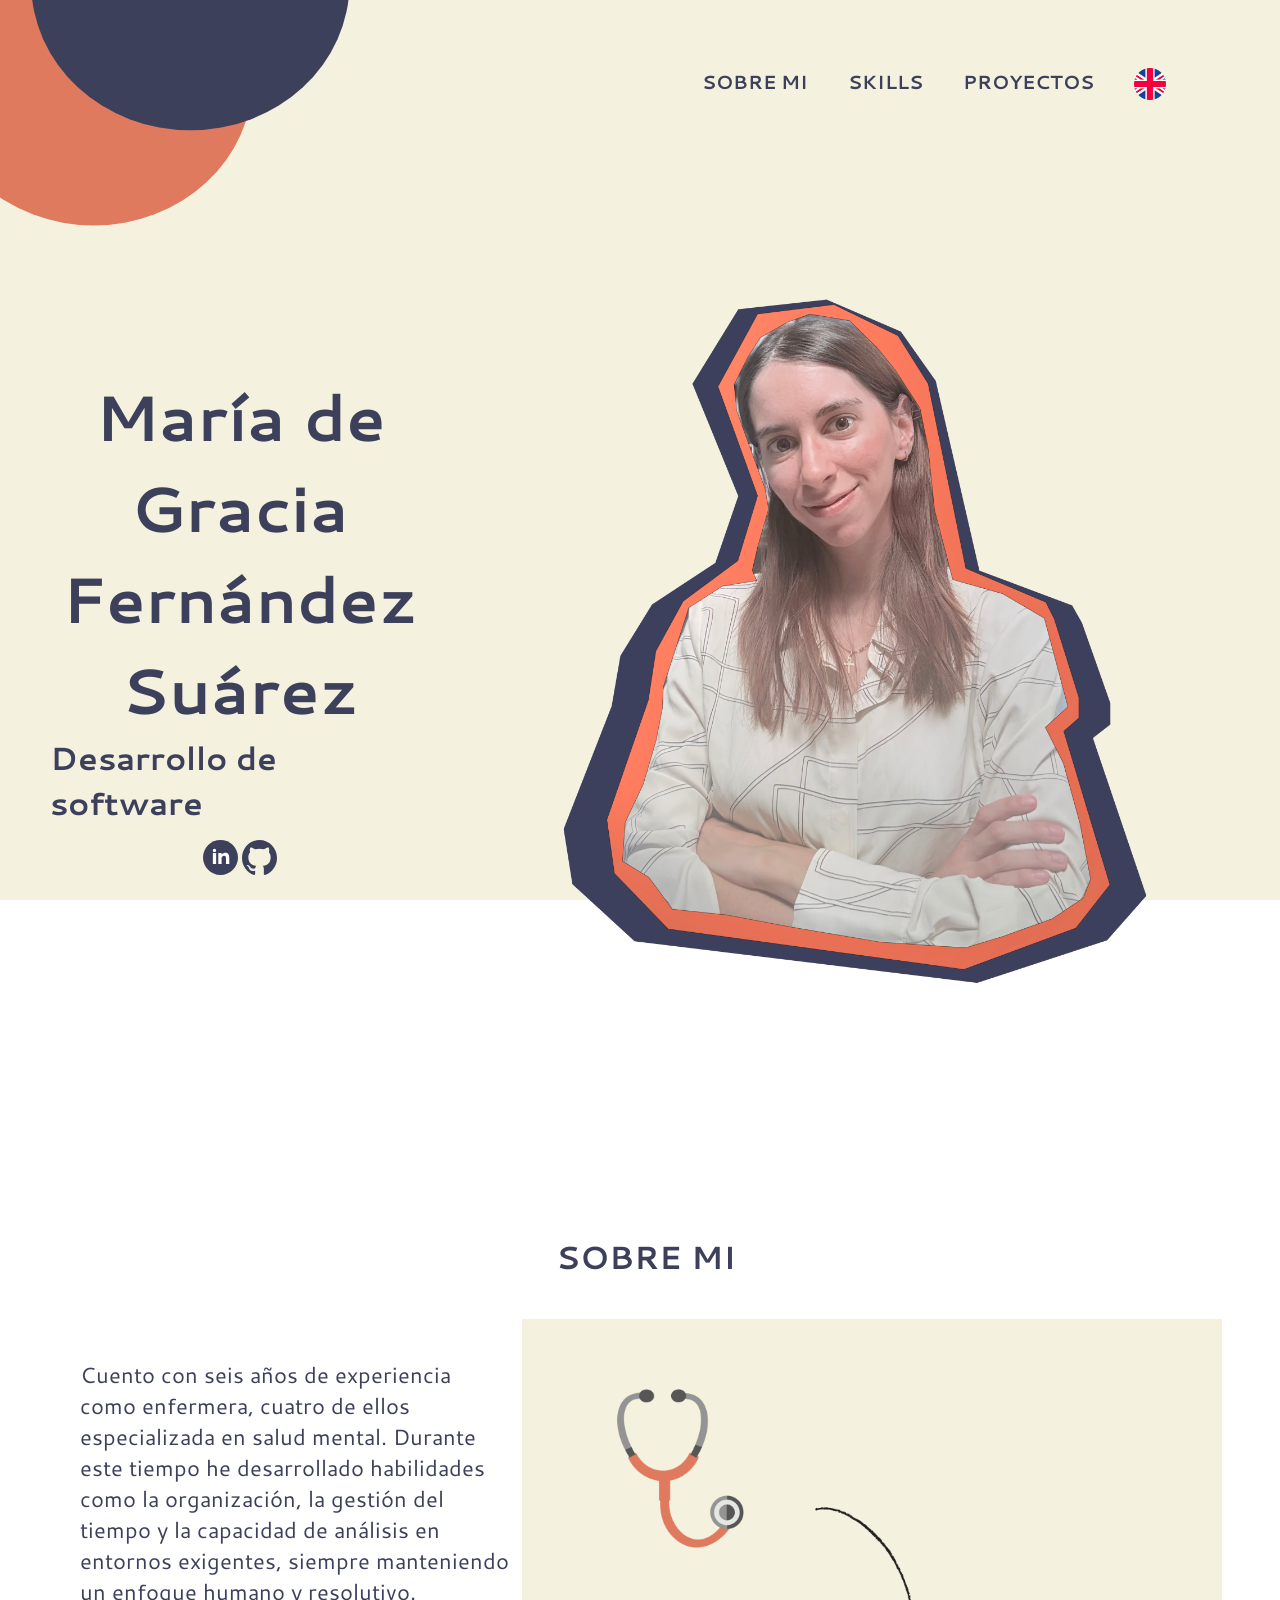
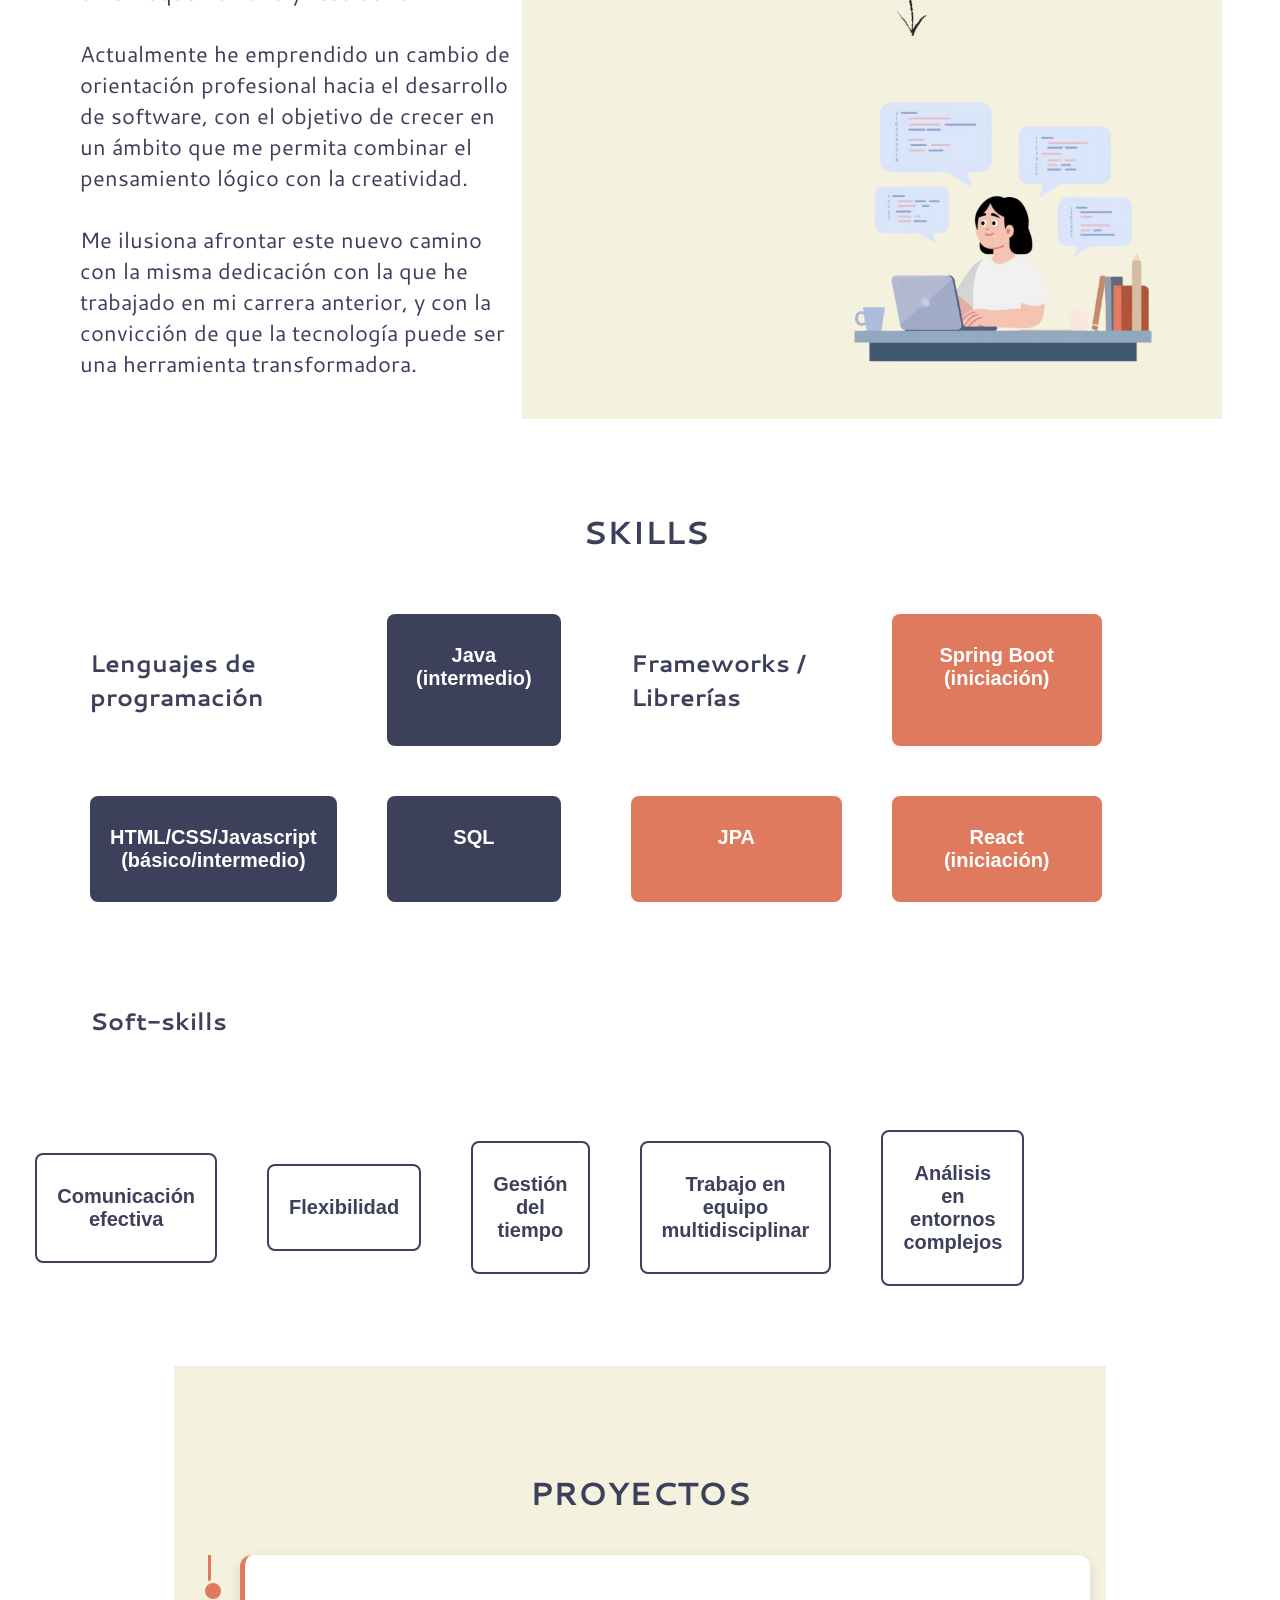
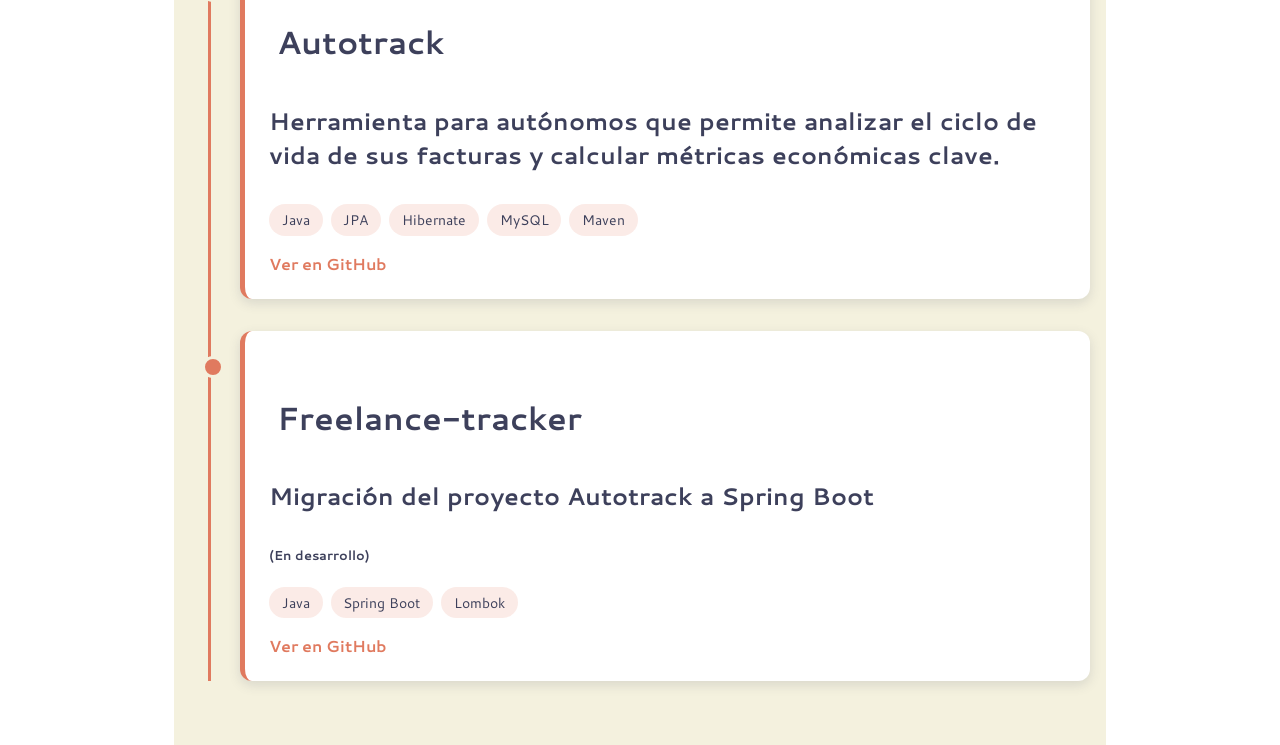
==== index.html @ 174630ba "Portolio inicial completado" ====
<!DOCTYPE html>
<html lang="en">
<head>
    <meta charset="UTF-8">
    <meta name="viewport" content="width=device-width, initial-scale=1.0">
    <link rel="stylesheet" href="style.css">
    <link rel="icon" type="image/png" href="img/favicon.png">
    <link rel="preconnect" href="https://fonts.googleapis.com">
    <link rel="preconnect" href="https://fonts.gstatic.com" crossorigin>
    <link href="https://fonts.googleapis.com/css2?family=Cantarell:ital,wght@0,400;0,700;1,400;1,700&display=swap" rel="stylesheet">
    <title>MiPortolio</title>
</head>

<body>

    <header>

        <nav>
            <a href="#sobre-mi">SOBRE MI</a>
            <a href="#skills">SKILLS</a>
            <a href="#proyectos">PROYECTOS</a>
            <a href="index_english.html"><img src="img/bandera-uk.png" alt="Inglés" ></a>
        </nav>
           

    </header>

    <main>

        <div class="container">

         <section class="presentacion">

            <h1>María de Gracia <br> Fernández Suárez </h1>
            <h2>Desarrollo de software</h2>

            <nav>
                <a href="https://www.linkedin.com/in/mar%C3%ADa-de-gracia-fern%C3%A1ndez-su%C3%A1rez/" target="_blank"><img src="img/linkedin.svg" alt="LinkedIn" class="iconos"></a>
                <a href="https://github.com/gfersua" target="_blank"><img src="img/github.svg" alt="GitHub" class="iconos"></a>
            </nav>

         </section>
        
        <div class="foto-perfil">
             <img src="img/perfil.png" class="foto-perfil">
        </div>
        </div>


        <section id="sobre-mi" class="secciones">

            <h3>SOBRE MI</h3>

            <div class="container-2">

            <p>
                Cuento con seis años de experiencia como enfermera, cuatro de ellos especializada en salud mental. Durante este tiempo he desarrollado habilidades como la organización, la gestión del tiempo y la capacidad de análisis en entornos exigentes, siempre manteniendo un enfoque humano y resolutivo.
                <br>
                <br>
                Actualmente he emprendido un cambio de orientación profesional hacia el desarrollo de software, con el objetivo de crecer en un ámbito que me permita combinar el pensamiento lógico con la creatividad.
                <br>
                <br>
                Me ilusiona afrontar este nuevo camino con la misma dedicación con la que he trabajado en mi carrera anterior, y con la convicción de que la tecnología puede ser una herramienta transformadora.

            </p>

            <img src="img/decoracion1.png" alt="elemento decorativo" class="decoracion">

            </div>
        </section>


        <section id="skills" class="secciones">

            <h3>SKILLS</h3>

            <div class="grid-container">
                <div class="grid-container">
                    <h4>Lenguajes de programación</h4>
                    <div class="grid-item">Java <br> (intermedio)</div>
                    <div class="grid-item">HTML/CSS/Javascript <br> (básico/intermedio)</div>
                    <div class="grid-item">SQL</div>
                </div>

                <div class="grid-container">
                    <h4>Frameworks / Librerías</h4>
                    <div class="grid-item salmon">Spring Boot <br> (iniciación)</div>
                    <div class="grid-item salmon">JPA</div>
                    <div class="grid-item salmon">React <br> (iniciación)</div>
                </div>

                
                <div class="grid-container soft">
                    <h4>Soft-skills</h4>
                    <br>
                    <div class="grid-container soft">
                        <div class="grid-item blanco">Comunicación efectiva</div>
                        <div class="grid-item blanco">Flexibilidad</div>
                        <div class="grid-item blanco">Gestión del tiempo</div>
                        <div class="grid-item blanco">Trabajo en equipo multidisciplinar</div>
                        <div class="grid-item blanco">Análisis en entornos complejos</div>
                    </div>

                    
                </div>

            </div>

        </section>


        <section id="proyectos" class="secciones">
            <h3>PROYECTOS</h3>

               <div class="timeline">

            <article class="project-card">
                <h3>Autotrack</h3>
                <h4>Herramienta para autónomos que permite analizar el ciclo de vida de sus facturas y calcular métricas económicas clave.</h4>
                <div class="technologies">
                    <span>Java</span>
                    <span>JPA</span>
                    <span>Hibernate</span>
                    <span>MySQL</span>
                    <span>Maven</span>
                </div>

                <a href="https://github.com/gfersua/autotrack" target="_blank">
                    Ver en GitHub
                </a>
            </article>

            <article class="project-card">
                <h3>Freelance-tracker</h3>
                <h4>Migración del proyecto Autotrack a Spring Boot</h4>
                <h5>(En desarrollo)</h5>

                <div class="technologies">
                    <span>Java</span>
                    <span>Spring Boot</span>
                    <span>Lombok</span>
                </div>

                <a href="https://github.com/gfersua/freelance-tracker" target="_blank">
                    Ver en GitHub
                </a>
            </article>

           

    </div>
           


        </section>



    </main>



    
</body>



</html>
---- style.css ----
.cantarell-regular {
  font-family: "Cantarell", sans-serif;
  font-weight: 400;
  font-style: normal;
}

.cantarell-bold {
  font-family: "Cantarell", sans-serif;
  font-weight: 700;
  font-style: normal;
}

.cantarell-regular-italic {
  font-family: "Cantarell", sans-serif;
  font-weight: 400;
  font-style: italic;
}

.cantarell-bold-italic {
  font-family: "Cantarell", sans-serif;
  font-weight: 700;
  font-style: italic;
}


body{

    margin: 0px;
    background-image: url(img/fondo.svg);
    background-repeat:repeat;
    background-size: cover;
    background-attachment: fixed; 
    font-family: Cantarell;
    color: #3D405B;
}

header{

    width: 70%;
    position:relative;
    margin-top: 3rem;
    margin-left: 25%;
    border: 1rem;

}

header nav{

    font-size: 1.2rem;
    text-align: end;
    display: flex;
    justify-content: end;
    margin: 30px;
    
}

header nav a{
    margin: 20px;
    font-weight: bold;
    text-decoration: none;
    position: relative;
    color: #3D405B;
    
}

header nav a::after {
    content: ""; 
    position: absolute;
    left: 0;
    bottom: -5px; 
    width: 0;     
    height: 2px; 
    background-color: #3D405B;
    transition: width 0.3s ease; 
}

header nav a:hover::after {
    width: 100%; 
}

h1{
    font-size:4rem;
    margin:0;
    text-align: center;
}

h2{
    margin:0;
    font-size: 2rem;
  
}




.container{
    margin:0;
    display:flex;
    align-items: center;
    justify-content: center;
    margin-top: -100px;
}

.presentacion{

    display: flex;
    flex-direction: column;
    align-items: center;
    justify-content: center;
    position:relative;
    margin-left: 50px;
    margin-bottom: 0;
    width: 50%;
}

.iconos{
    margin-top:15px;
    width: 35px;

}

.foto-perfil{
    width: 850px;
    
}

.secciones{
    display:flex;
    flex-direction: column;
    align-items: center;
    width: 90%;
    margin-left: 70px;
    margin-top:0px;
    margin-bottom: 50px;
 
}

.secciones h3{
    padding:8px;
    font-size: 2rem;
   
}

.secciones h4{
    font-weight: bold;
    font-size: 1.5rem;
}

.secciones p{
    width: 50%;
    font-size: 22px;
    padding:10px;
  

}


.container-2{
    display:flex;
    align-items: center;
    justify-content: center;
}

.decoracion{

    width: 700px;

}

.grid-container{

    display:grid;
    grid-template-columns: repeat(2, 1fr);
    gap: 50px;
    padding:10px;
    
   
}

.grid-item {
  background-color: #3d405b;
  color: #ffffff;
  padding: 30px 20px;
  text-align: center;
  font-size: 20px;
  font-family: sans-serif;
  font-weight: bold;
  border-radius: 8px;
}

.salmon{
    background-color: #E07A5F;
}

.soft{

    place-content: center;
    grid-template-columns: repeat(5, 1fr);
    grid-column: span 4;
}

.blanco{
    place-self: center;
    background-color: #ffffff;
    border:solid 2px #3D405B;
    color:#3D405B;
  
}

#proyectos {
    max-width: 900px;
    margin: 0 auto;
    padding: 4rem 1rem;
    background-color: #F4F1DE;
}

#proyectos h2 {
    text-align: center;
    margin-bottom: 3rem;
    color: #3D405B;
}

.timeline {
    display: flex;
    flex-direction: column;
    gap: 2rem;
    position: relative;
}

.timeline::before {
    content: "";
    position: absolute;
    left: 18px;
    top: 0;
    width: 3px;
    height: 100%;
    background-color: #E07A5F;
}

.project-card {
    position: relative;
    margin-left: 50px;
    padding: 1.5rem;
    background-color: white;
    border-left: 5px solid #E07A5F;
    border-radius: 12px;
    box-shadow: 0 4px 12px rgba(61, 64, 91, 0.15);
    transition: transform 0.3s ease;
}

.project-card:hover {
    transform: translateY(-4px);
}

.project-card::before {
    content: "";
    position: absolute;
    left: -43px;
    top: 25px;
    width: 16px;
    height: 16px;
    border-radius: 50%;
    background-color: #E07A5F;
    border: 3px solid #F4F1DE;
}

.project-card h3 {
    color: #3D405B;
    margin-bottom: 1rem;
}

.technologies {
    display: flex;
    flex-wrap: wrap;
    gap: 0.5rem;
    margin-bottom: 1rem;
}

.technologies span {
    padding: 0.4rem 0.8rem;
    background-color: rgba(224, 122, 95, 0.15);
    color: #3D405B;
    border-radius: 20px;
    font-size: 0.85rem;
    font-weight: 500;
}

.project-card a {
    color: #E07A5F;
    font-weight: 600;
    text-decoration: none;
}

.project-card a:hover {
    color: #3D405B;
}


/* TABLET */
@media (max-width: 992px){

    header{
        width: 90%;
        margin-left: auto;
        margin-right: auto;
    }

    .container{
        flex-direction: column;
        margin-top: 0;
    }

    .presentacion{
        width: 90%;
        margin-left: 0;
        text-align: center;
    }

    .foto-perfil{
        width: 100%;
        max-width: 500px;
    }

    .decoracion{
        width: 100%;
        max-width: 500px;
    }

    .secciones{
        width: 95%;
        margin-left: auto;
        margin-right: auto;
    }

    .secciones p{
        width: 80%;
    }

    .grid-container{
        grid-template-columns: 1fr;
    }

    .soft{
        grid-template-columns: repeat(3,1fr);
    }
}


/* MOVIL */
@media (max-width: 768px){

    h1{
        font-size: 2.5rem;
    }

    h2{
        font-size: 1.5rem;
    }

    .secciones h3{
        font-size: 1.7rem;
    }

    .secciones h4{
        font-size: 1.2rem;
    }

    .secciones p{
        width: 95%;
        font-size: 1rem;
        text-align: center;
    }

    header nav{
        justify-content: center;
        flex-wrap: wrap;
        font-size: 1rem;
    }

    header nav a{
        margin: 10px;
    }

    .foto-perfil{
        max-width: 320px;
    }

    .decoracion{
        display: none; /* opcional */
    }

    .grid-container{
        gap: 20px;
    }

    .soft{
        grid-template-columns: repeat(2,1fr);
    }

    .project-card{
        margin-left: 35px;
    }

    .timeline::before{
        left: 12px;
    }

    .project-card::before{
        left: -37px;
    }
}
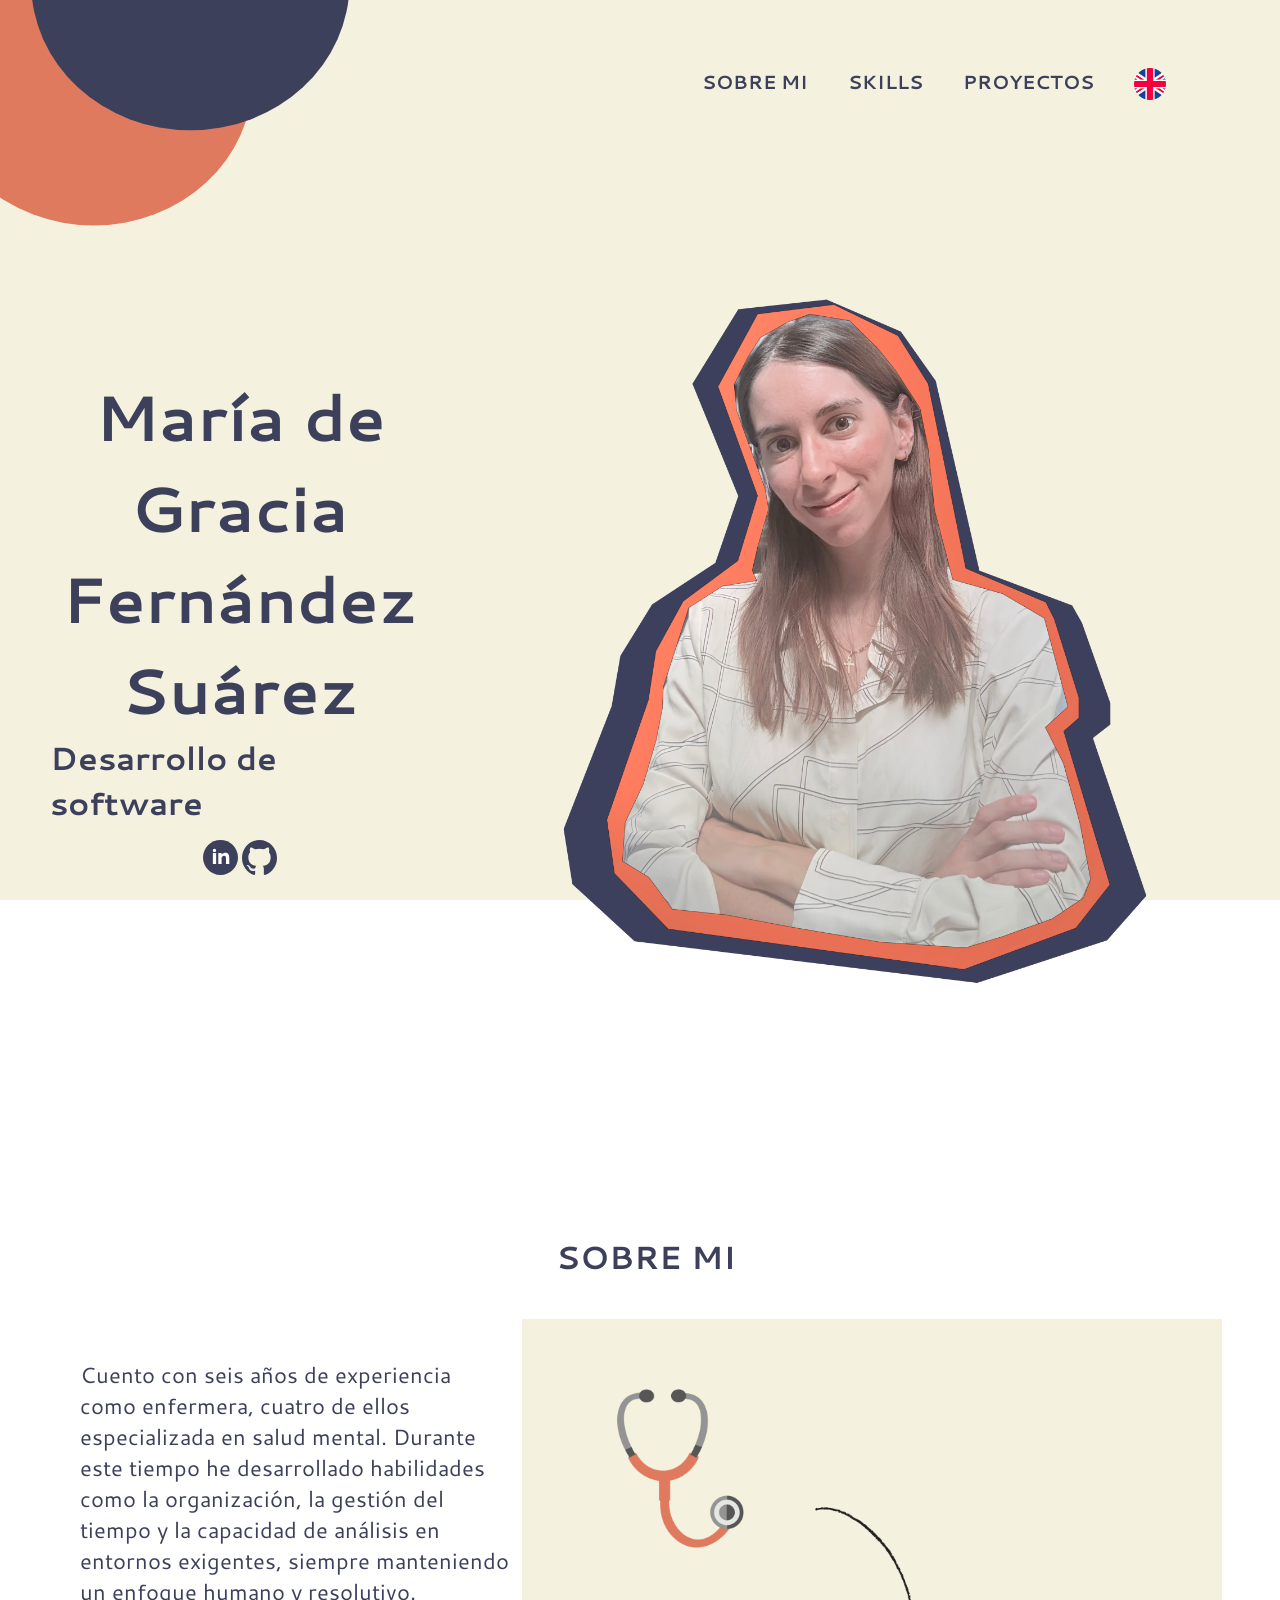
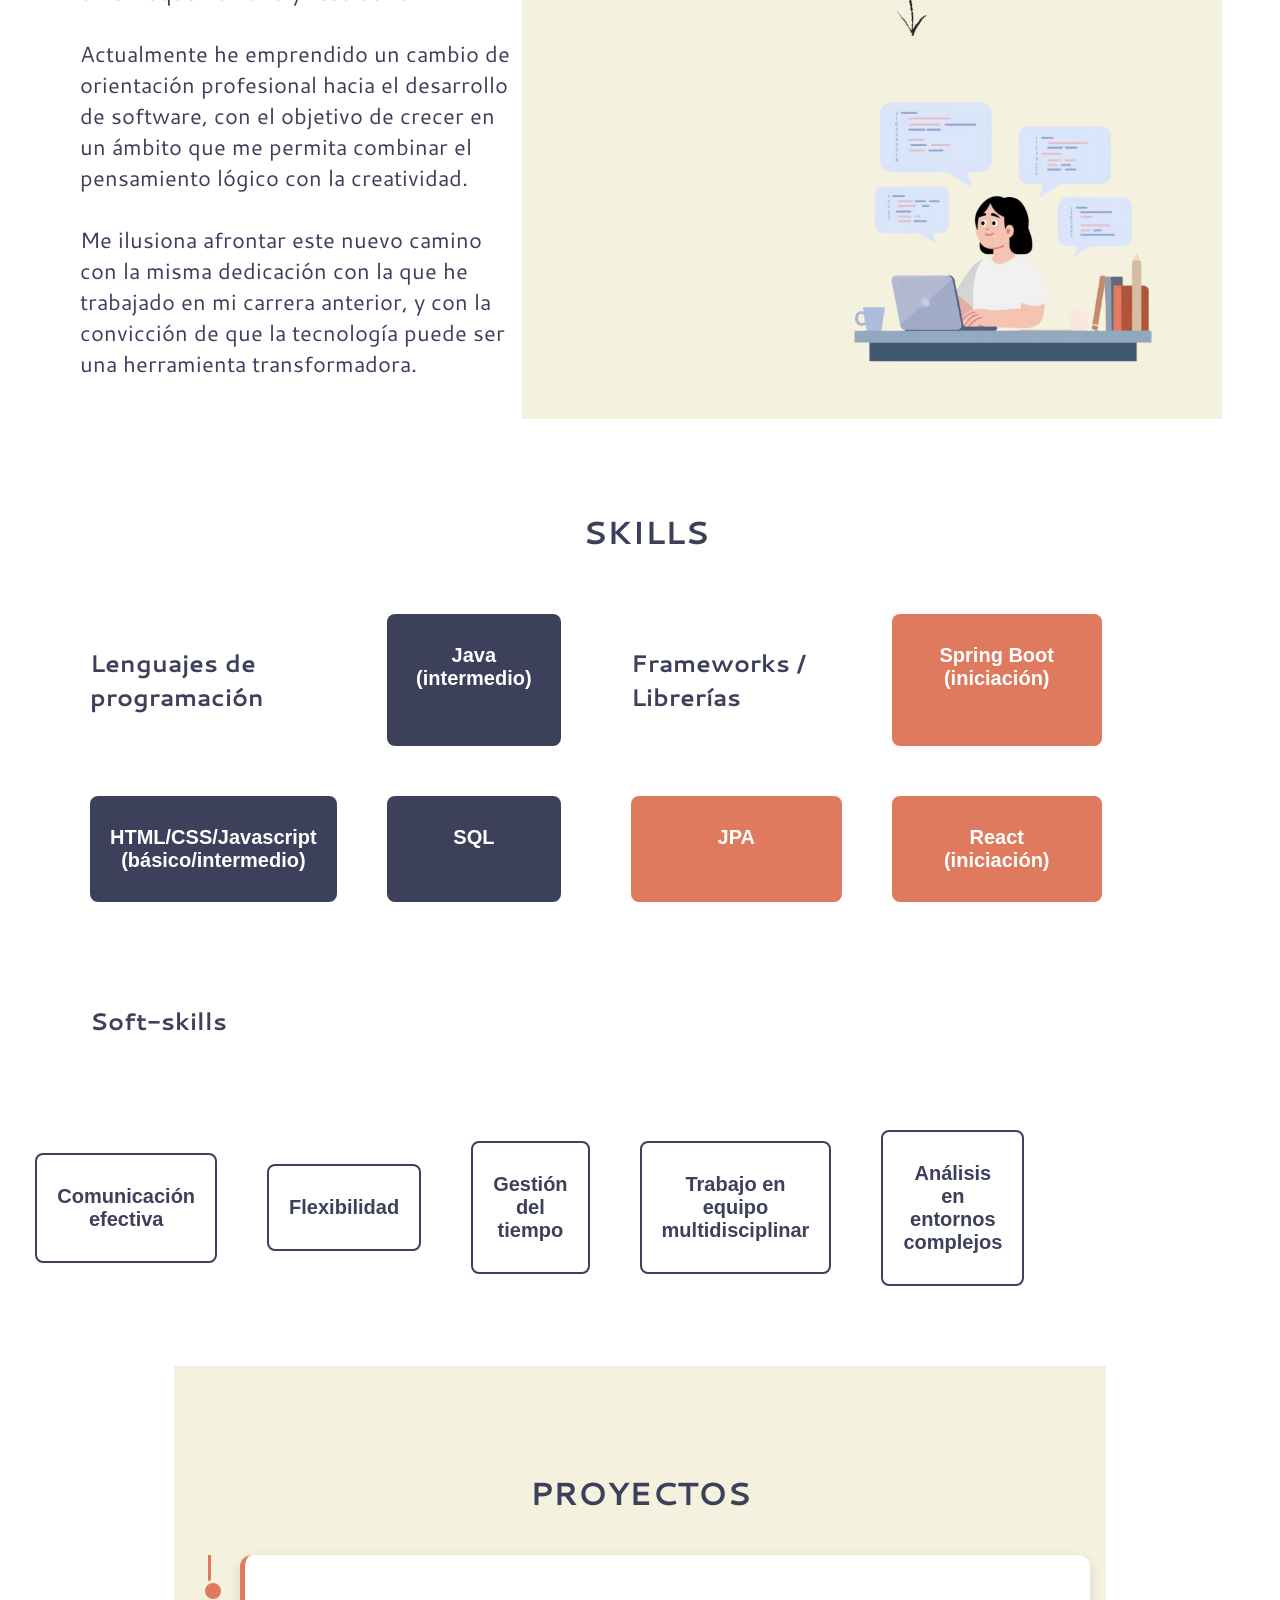
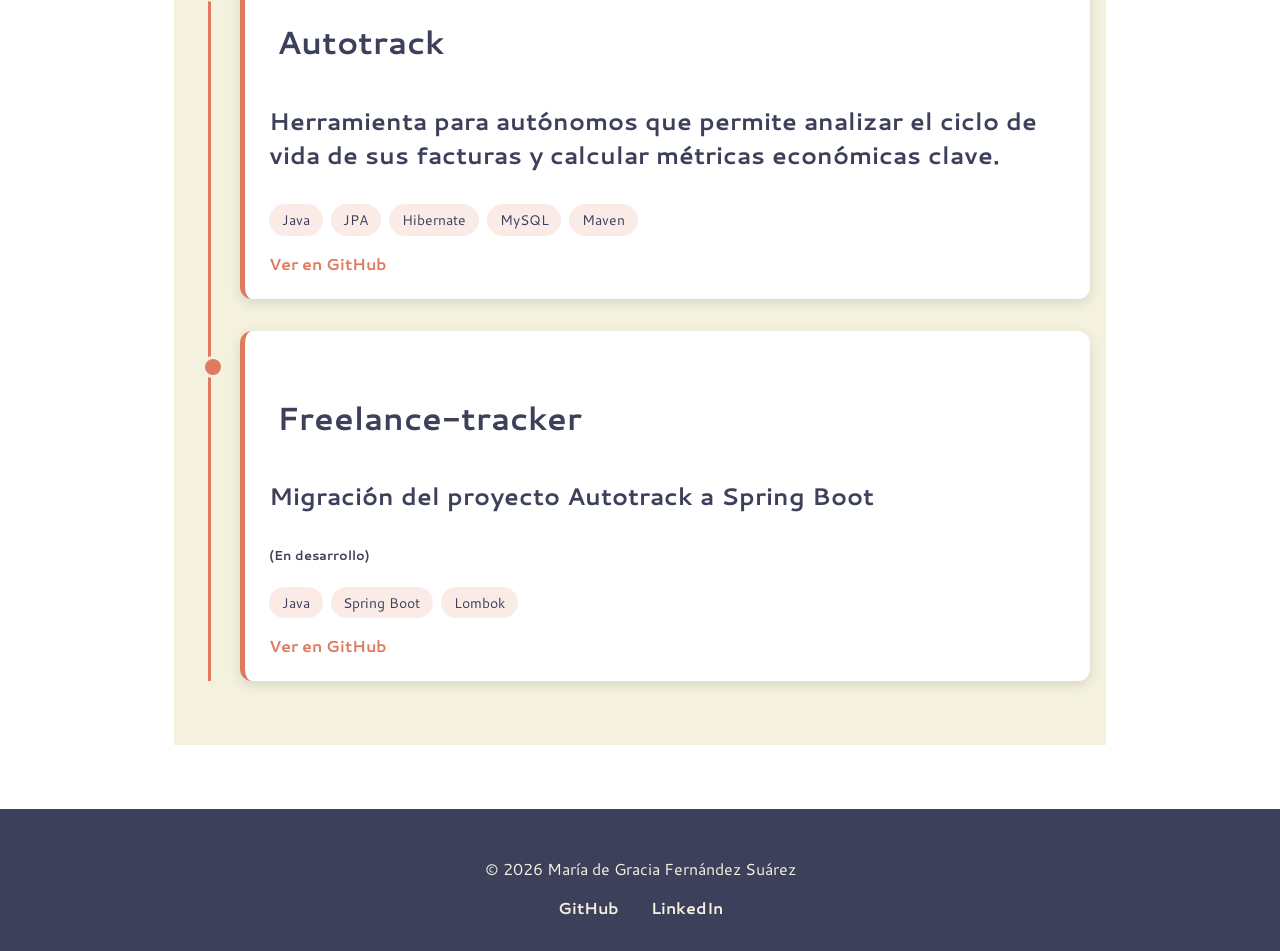
==== commit 97adaa6a: "footer añadido" ====
--- a/index.html
+++ b/index.html
@@ -158,6 +158,15 @@
 
     </main>
 
+    <footer>
+    <p>© 2026 María de Gracia Fernández Suárez</p>
+
+    <div class="footer-links">
+        <a href="https://github.com/gfersua" target="_blank">GitHub</a>
+        <a href="https://www.linkedin.com/in/mar%C3%ADa-de-gracia-fern%C3%A1ndez-su%C3%A1rez/" target="_blank">LinkedIn</a>
+    </div>
+</footer>
+
 
 
     
--- a/style.css
+++ b/style.css
@@ -408,4 +408,30 @@
     .project-card::before{
         left: -37px;
     }
+}
+
+
+footer{
+    margin-top: 4rem;
+    padding: 2rem;
+    background-color: #3D405B;
+    color: #F4F1DE;
+    text-align: center;
+}
+
+.footer-links{
+    margin-top: 1rem;
+    display: flex;
+    justify-content: center;
+    gap: 2rem;
+}
+
+.footer-links a{
+    color: #F4F1DE;
+    text-decoration: none;
+    font-weight: bold;
+}
+
+.footer-links a:hover{
+    color: #E07A5F;
 }
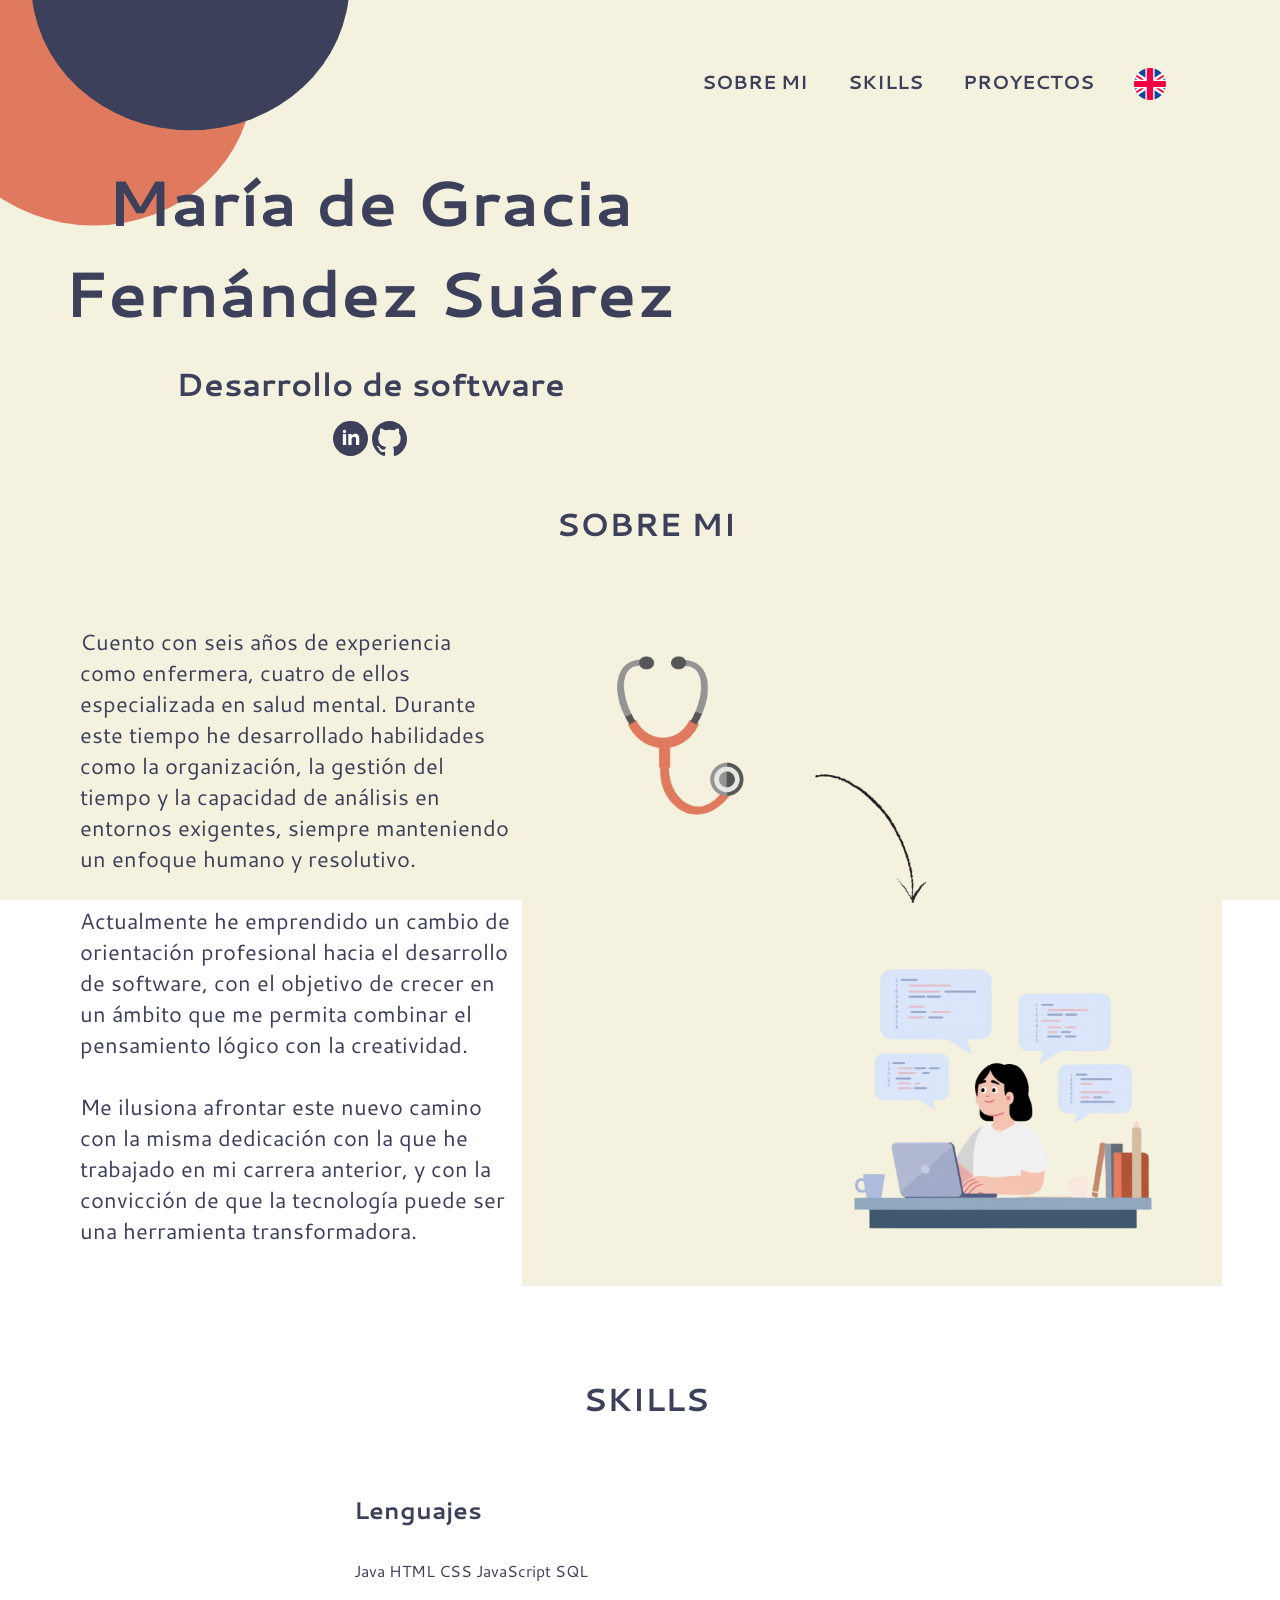
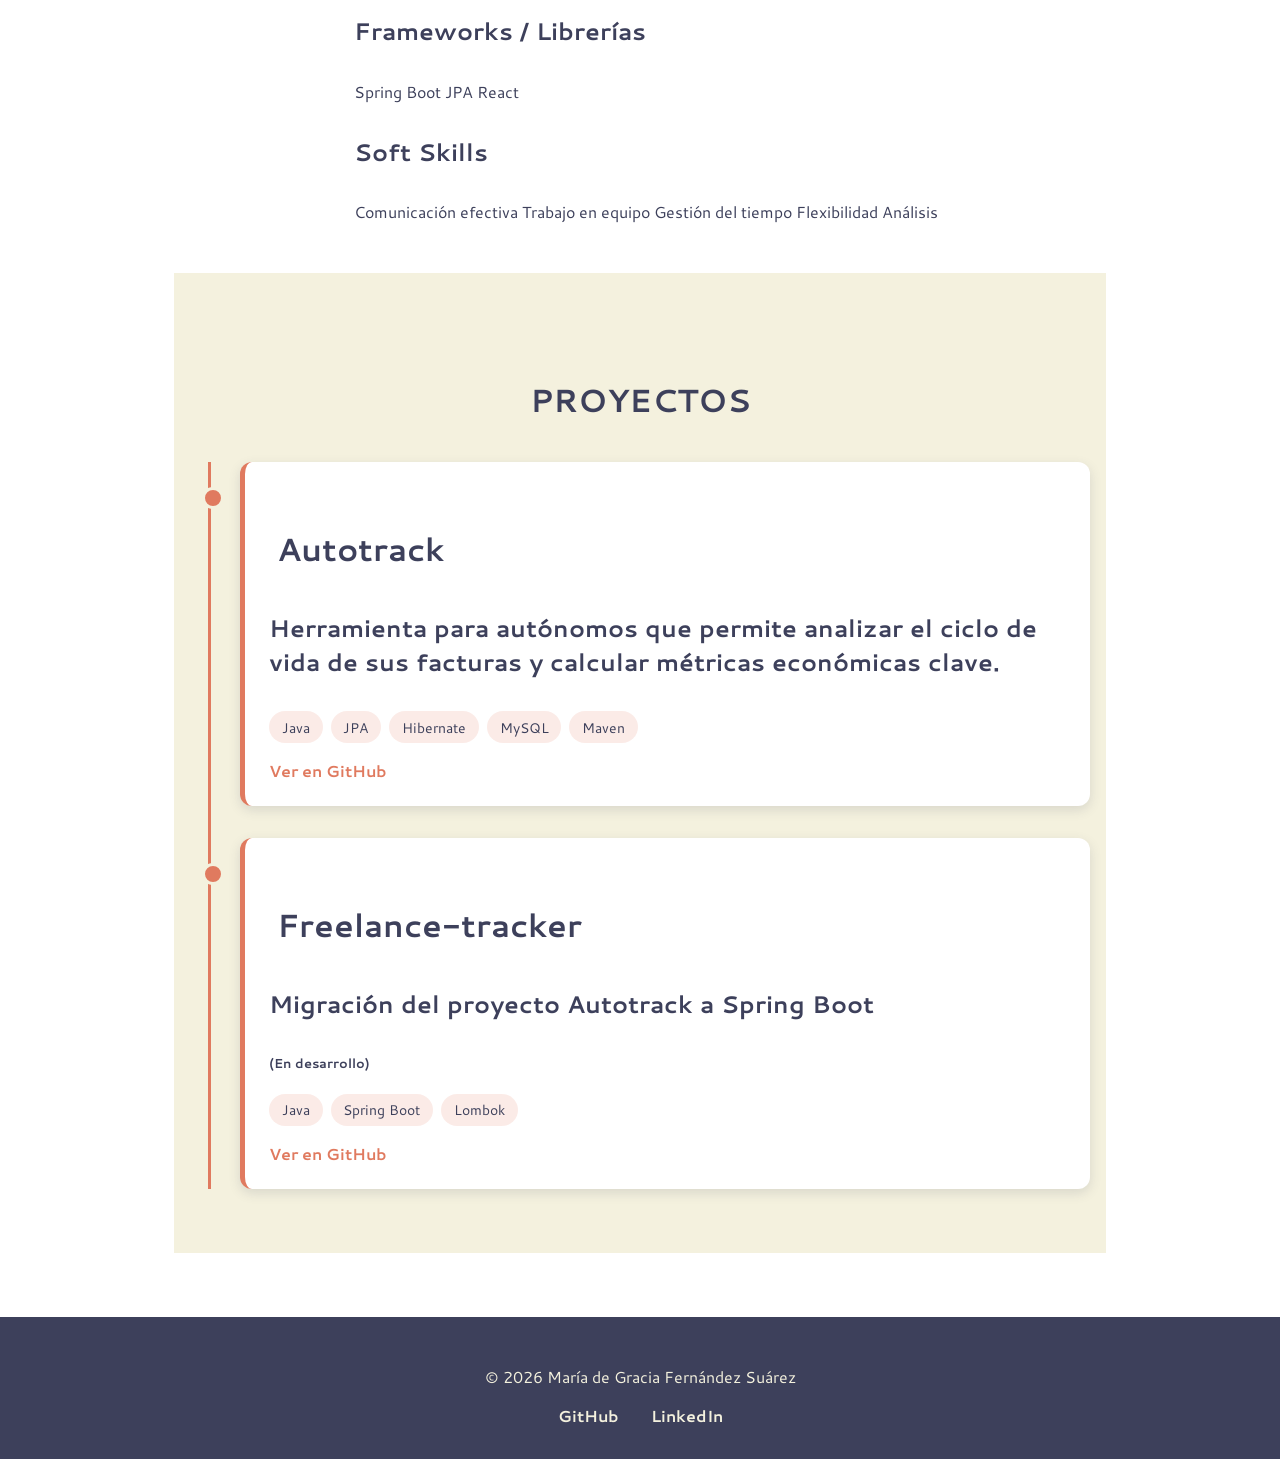
==== commit 10369c39: "Ajustes diseño" ====
--- a/index.html
+++ b/index.html
@@ -14,24 +14,21 @@
 <body>
 
     <header>
-
         <nav>
             <a href="#sobre-mi">SOBRE MI</a>
             <a href="#skills">SKILLS</a>
             <a href="#proyectos">PROYECTOS</a>
             <a href="index_english.html"><img src="img/bandera-uk.png" alt="Inglés" ></a>
         </nav>
-           
-
     </header>
 
     <main>
 
-        <div class="container">
-
+   
          <section class="presentacion">
 
-            <h1>María de Gracia <br> Fernández Suárez </h1>
+            <h1>María de Gracia Fernández Suárez </h1>
+            <br>
             <h2>Desarrollo de software</h2>
 
             <nav>
@@ -40,11 +37,7 @@
             </nav>
 
          </section>
-        
-        <div class="foto-perfil">
-             <img src="img/perfil.png" class="foto-perfil">
-        </div>
-        </div>
+ 
 
 
         <section id="sobre-mi" class="secciones">
@@ -73,39 +66,45 @@
         <section id="skills" class="secciones">
 
             <h3>SKILLS</h3>
-
-            <div class="grid-container">
-                <div class="grid-container">
-                    <h4>Lenguajes de programación</h4>
-                    <div class="grid-item">Java <br> (intermedio)</div>
-                    <div class="grid-item">HTML/CSS/Javascript <br> (básico/intermedio)</div>
-                    <div class="grid-item">SQL</div>
+        
+            <div class="skills-grid">
+        
+                <div class="skill-card">
+                    <h4>Lenguajes</h4>
+        
+                    <div class="skill-list">
+                        <span>Java</span>
+                        <span>HTML</span>
+                        <span>CSS</span>
+                        <span>JavaScript</span>
+                        <span>SQL</span>
+                    </div>
                 </div>
-
-                <div class="grid-container">
+        
+                <div class="skill-card">
                     <h4>Frameworks / Librerías</h4>
-                    <div class="grid-item salmon">Spring Boot <br> (iniciación)</div>
-                    <div class="grid-item salmon">JPA</div>
-                    <div class="grid-item salmon">React <br> (iniciación)</div>
+        
+                    <div class="skill-list">
+                        <span>Spring Boot</span>
+                        <span>JPA</span>
+                        <span>React</span>
+                    </div>
                 </div>
-
-                
-                <div class="grid-container soft">
-                    <h4>Soft-skills</h4>
-                    <br>
-                    <div class="grid-container soft">
-                        <div class="grid-item blanco">Comunicación efectiva</div>
-                        <div class="grid-item blanco">Flexibilidad</div>
-                        <div class="grid-item blanco">Gestión del tiempo</div>
-                        <div class="grid-item blanco">Trabajo en equipo multidisciplinar</div>
-                        <div class="grid-item blanco">Análisis en entornos complejos</div>
+        
+                <div class="skill-card">
+                    <h4>Soft Skills</h4>
+        
+                    <div class="skill-list">
+                        <span>Comunicación efectiva</span>
+                        <span>Trabajo en equipo</span>
+                        <span>Gestión del tiempo</span>
+                        <span>Flexibilidad</span>
+                        <span>Análisis</span>
                     </div>
-
-                    
                 </div>
-
+        
             </div>
-
+        
         </section>
 
 
@@ -155,7 +154,6 @@
         </section>
 
 
-
     </main>
 
     <footer>
@@ -174,4 +172,4 @@
 
 
 
-</html>+</html>
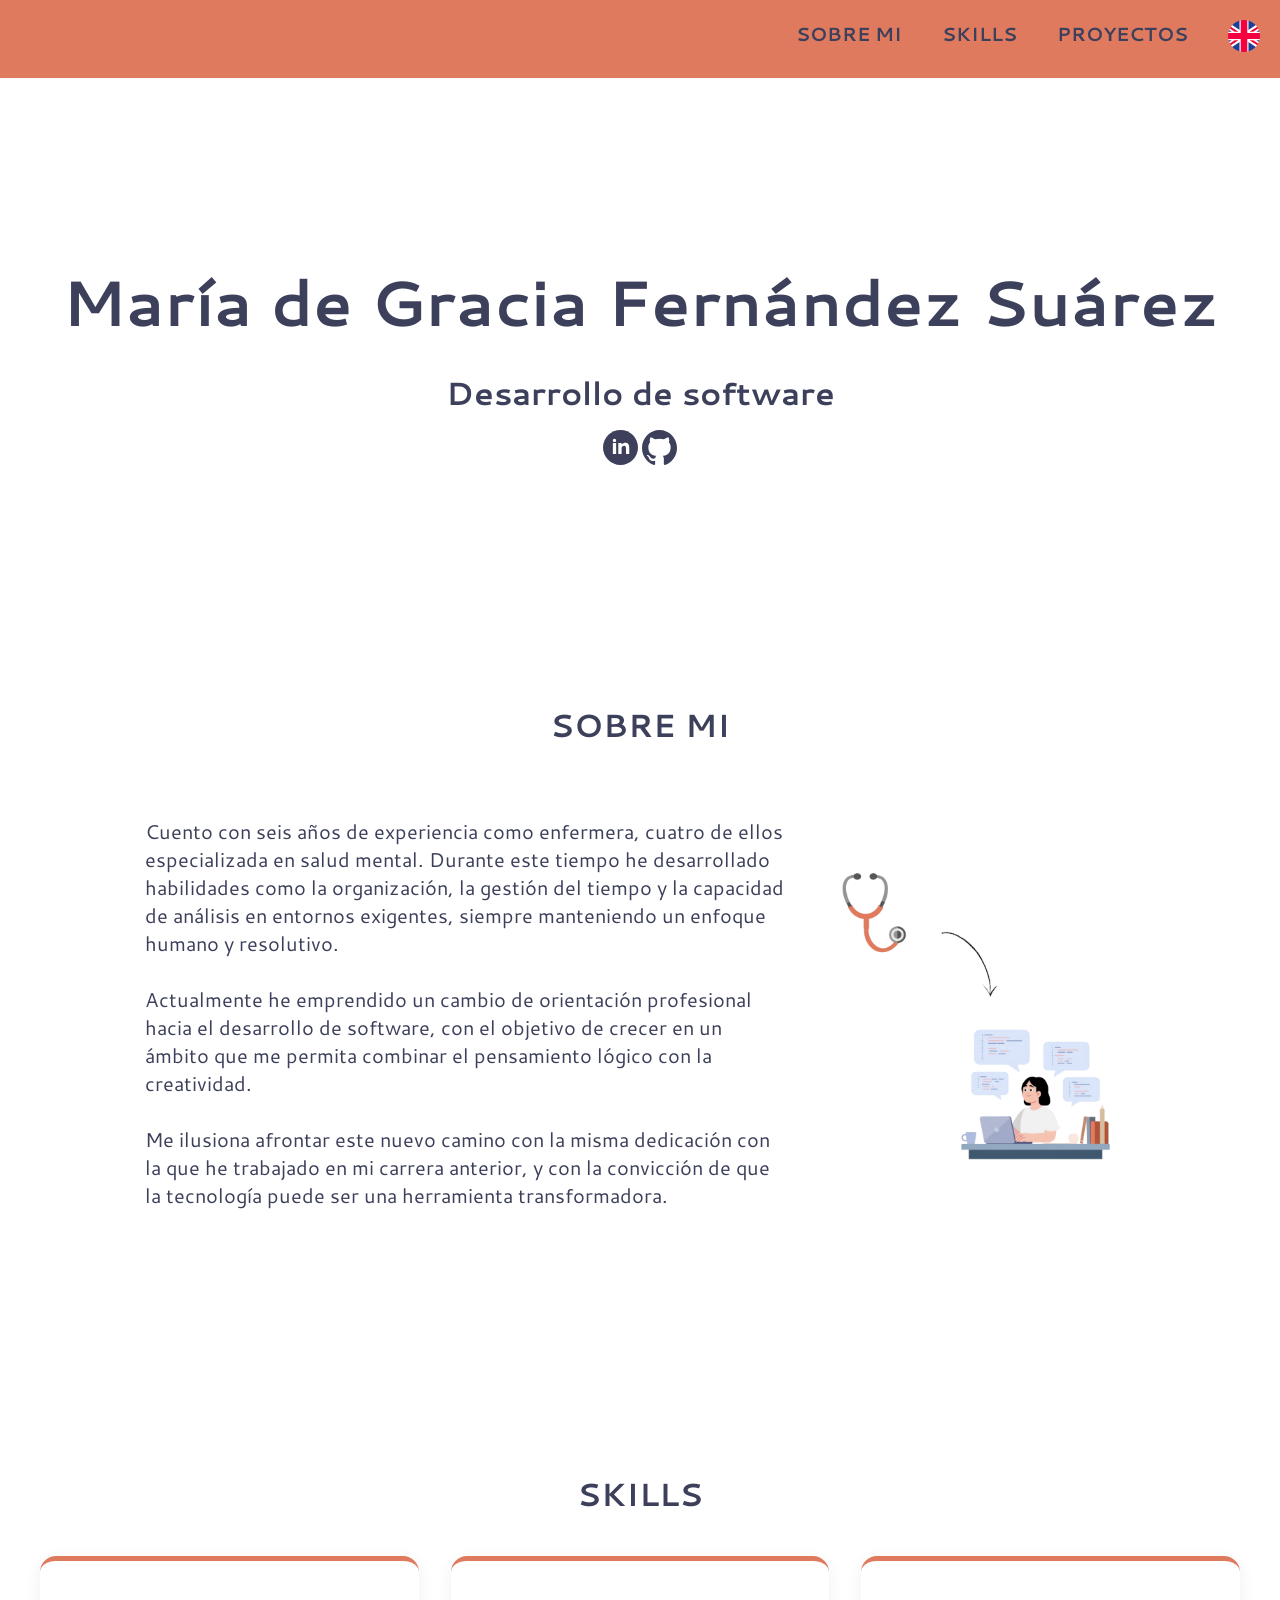
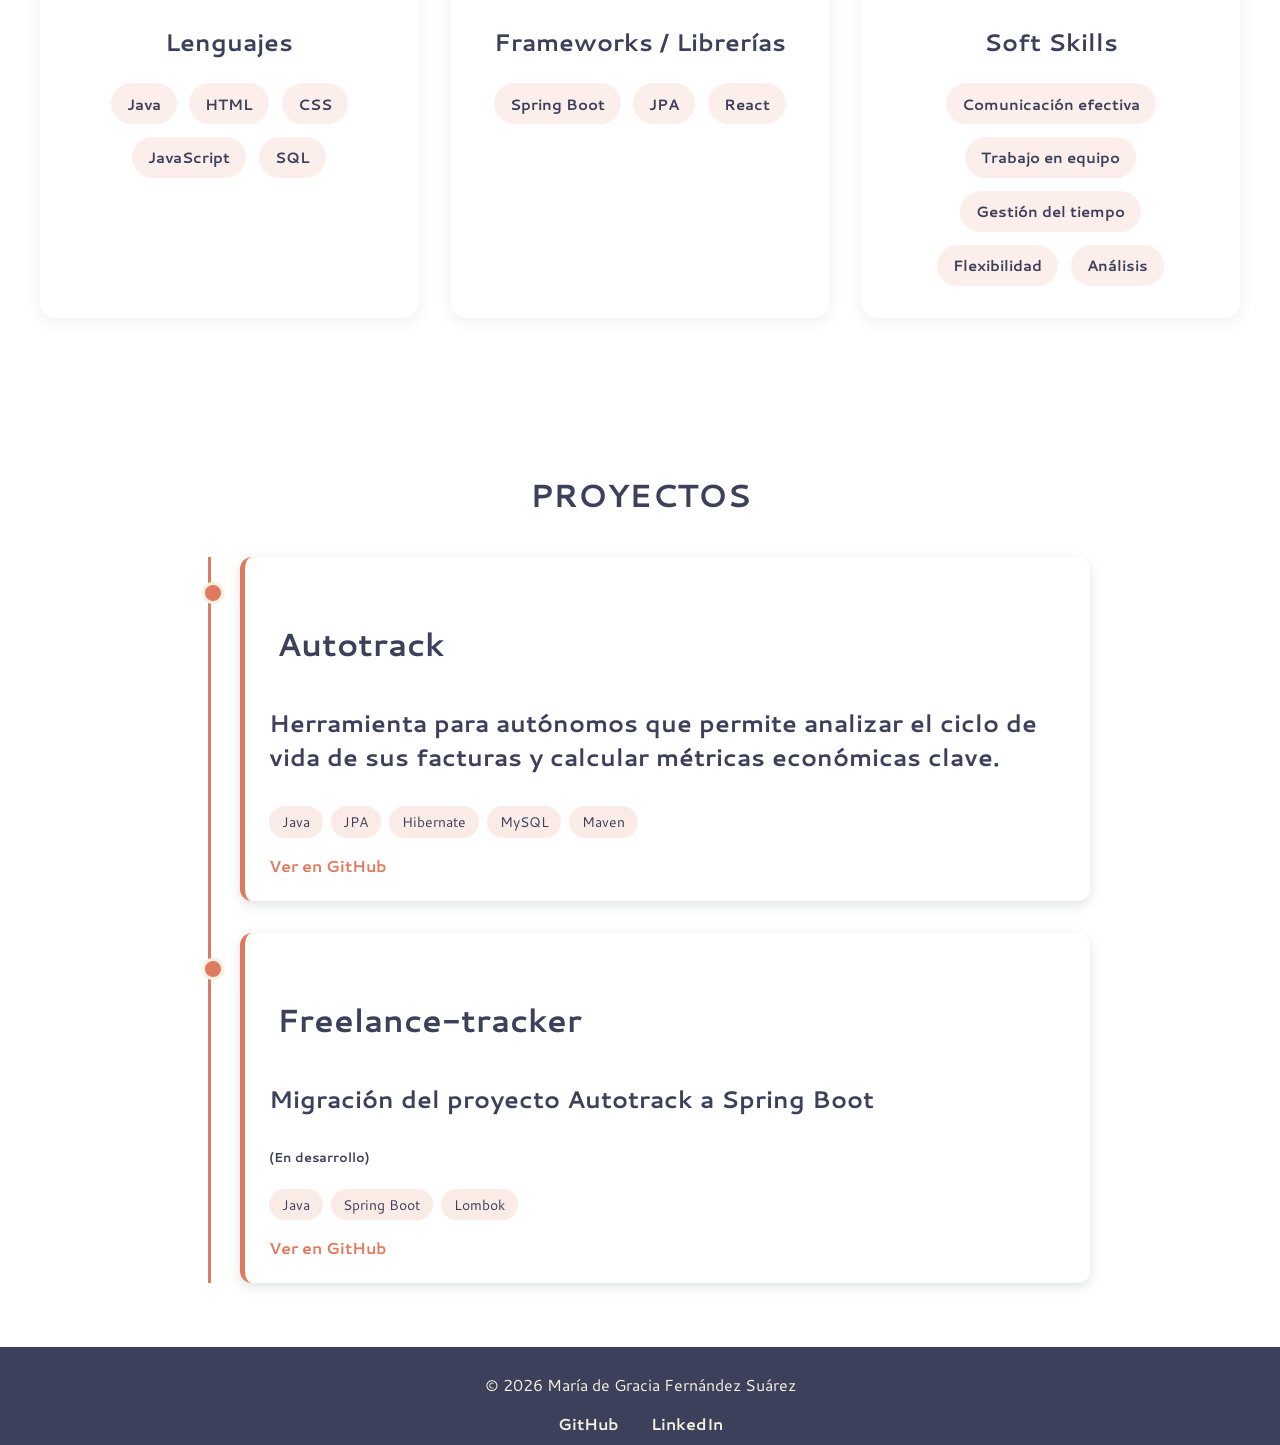
==== commit ba7c4c63: "Rediseño" ====
--- a/index.html
+++ b/index.html
@@ -172,4 +172,4 @@
 
 
 
-</html>
+</html>
--- a/style.css
+++ b/style.css
@@ -24,33 +24,27 @@
 
 
 body{
-
     margin: 0px;
-    background-image: url(img/fondo.svg);
-    background-repeat:repeat;
-    background-size: cover;
-    background-attachment: fixed; 
+    background-color: #ffffff;
     font-family: Cantarell;
     color: #3D405B;
 }
 
 header{
-
-    width: 70%;
-    position:relative;
-    margin-top: 3rem;
-    margin-left: 25%;
-    border: 1rem;
+    background-color: #E07A5F;
+    position: fixed;
+    top: 0;
+    left: 0;
+    width: 100%;
+    z-index: 999;
 
 }
 
 header nav{
-
     font-size: 1.2rem;
     text-align: end;
     display: flex;
     justify-content: end;
-    margin: 30px;
     
 }
 
@@ -91,16 +85,6 @@
 }
 
 
-
-
-.container{
-    margin:0;
-    display:flex;
-    align-items: center;
-    justify-content: center;
-    margin-top: -100px;
-}
-
 .presentacion{
 
     display: flex;
@@ -108,9 +92,9 @@
     align-items: center;
     justify-content: center;
     position:relative;
-    margin-left: 50px;
+    margin-top: 20%;
     margin-bottom: 0;
-    width: 50%;
+    width: 100%;
 }
 
 .iconos{
@@ -119,18 +103,13 @@
 
 }
 
-.foto-perfil{
-    width: 850px;
-    
-}
 
 .secciones{
     display:flex;
     flex-direction: column;
     align-items: center;
-    width: 90%;
-    margin-left: 70px;
-    margin-top:0px;
+    justify-content: center;
+    margin-top:15%;
     margin-bottom: 50px;
  
 }
@@ -148,12 +127,15 @@
 
 .secciones p{
     width: 50%;
-    font-size: 22px;
+    font-size: 20px;
     padding:10px;
   
 
 }
 
+.decoracion{
+    width: 350px;
+}
 
 .container-2{
     display:flex;
@@ -161,57 +143,50 @@
     justify-content: center;
 }
 
-.decoracion{
-
-    width: 700px;
-
-}
-
-.grid-container{
-
-    display:grid;
-    grid-template-columns: repeat(2, 1fr);
-    gap: 50px;
-    padding:10px;
-    
-   
-}
-
-.grid-item {
-  background-color: #3d405b;
-  color: #ffffff;
-  padding: 30px 20px;
-  text-align: center;
-  font-size: 20px;
-  font-family: sans-serif;
-  font-weight: bold;
-  border-radius: 8px;
-}
-
-.salmon{
-    background-color: #E07A5F;
-}
-
-.soft{
-
-    place-content: center;
-    grid-template-columns: repeat(5, 1fr);
-    grid-column: span 4;
-}
-
-.blanco{
-    place-self: center;
-    background-color: #ffffff;
-    border:solid 2px #3D405B;
-    color:#3D405B;
-  
+
+
+.skills-grid{
+    display: grid;
+    grid-template-columns: repeat(auto-fit, minmax(320px, 1fr));
+    gap: 2rem;
+    width: 100%;
+    max-width: 1200px;
+}
+
+.skill-card{
+    background: #fff;
+    border-radius: 16px;
+    padding: 2rem;
+    box-shadow: 0 4px 15px rgba(61,64,91,0.08);
+    border-top: 5px solid #E07A5F;
+}
+
+.skill-card h4{
+    margin-bottom: 1.5rem;
+    color: #3D405B;
+    text-align: center;
+}
+
+.skill-list{
+    display: flex;
+    flex-wrap: wrap;
+    gap: 0.8rem;
+    justify-content: center;
+}
+
+.skill-list span{
+    background: rgba(224,122,95,0.12);
+    color: #3D405B;
+    padding: 0.6rem 1rem;
+    border-radius: 30px;
+    font-size: 0.95rem;
+    font-weight: 600;
 }
 
 #proyectos {
     max-width: 900px;
     margin: 0 auto;
     padding: 4rem 1rem;
-    background-color: #F4F1DE;
 }
 
 #proyectos h2 {
@@ -412,8 +387,8 @@
 
 
 footer{
-    margin-top: 4rem;
-    padding: 2rem;
+    margin:0;
+    padding: 10px;
     background-color: #3D405B;
     color: #F4F1DE;
     text-align: center;
